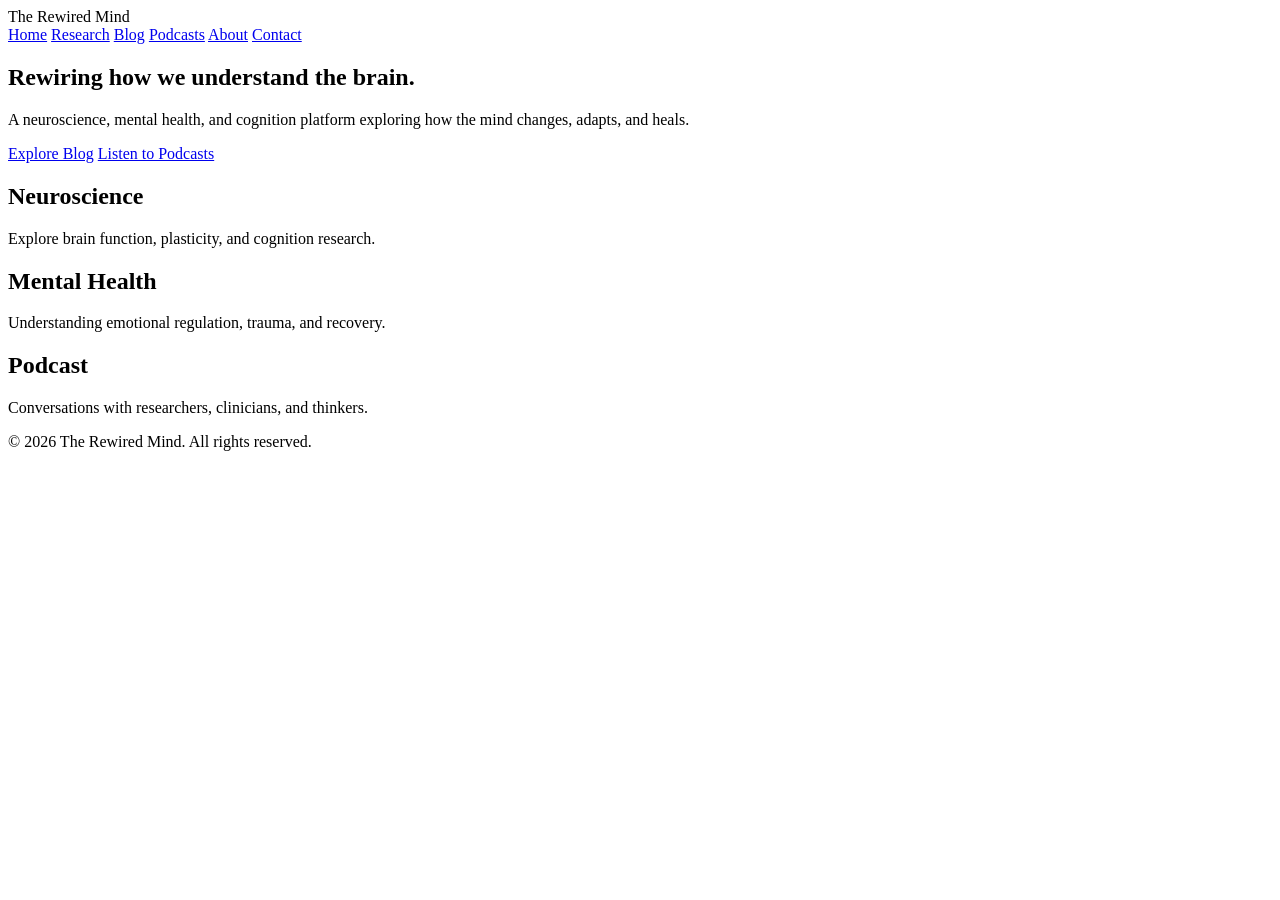
==== index.html @ 37c283a5 "Add files via upload" ====
<!DOCTYPE html>
<html lang="en">
<head>
    <meta charset="UTF-8">
    <meta name="viewport" content="width=device-width, initial-scale=1.0">
    <title>The Rewired Mind</title>

    <link rel="stylesheet" href="css/style.css">

    <link href="https://fonts.googleapis.com/css2?family=Inter:wght@300;400;600;700&family=Playfair+Display:wght@500;600;700&display=swap" rel="stylesheet">
</head>

<body>

    <!-- NAVIGATION -->
    <header class="navbar">
        <div class="logo">The Rewired Mind</div>

        <nav>
            <a href="index.html">Home</a>
            <a href="research.html">Research</a>
            <a href="blog.html">Blog</a>
            <a href="podcasts.html">Podcasts</a>
            <a href="about.html">About</a>
            <a href="contact.html">Contact</a>
        </nav>
    </header>

    <!-- HERO SECTION -->
    <section class="hero">
        <h1>Rewiring how we understand the brain.</h1>
        <p>A neuroscience, mental health, and cognition platform exploring how the mind changes, adapts, and heals.</p>

        <div class="hero-buttons">
            <a href="blog.html" class="btn primary">Explore Blog</a>
            <a href="podcasts.html" class="btn secondary">Listen to Podcasts</a>
        </div>
    </section>

    <!-- FEATURE SECTION -->
    <section class="features">
        <div class="card">
            <h2>Neuroscience</h2>
            <p>Explore brain function, plasticity, and cognition research.</p>
        </div>

        <div class="card">
            <h2>Mental Health</h2>
            <p>Understanding emotional regulation, trauma, and recovery.</p>
        </div>

        <div class="card">
            <h2>Podcast</h2>
            <p>Conversations with researchers, clinicians, and thinkers.</p>
        </div>
    </section>

    <!-- FOOTER -->
    <footer>
        <p>© 2026 The Rewired Mind. All rights reserved.</p>
    </footer>

    <script src="js/app.js"></script>

</body>
</html>
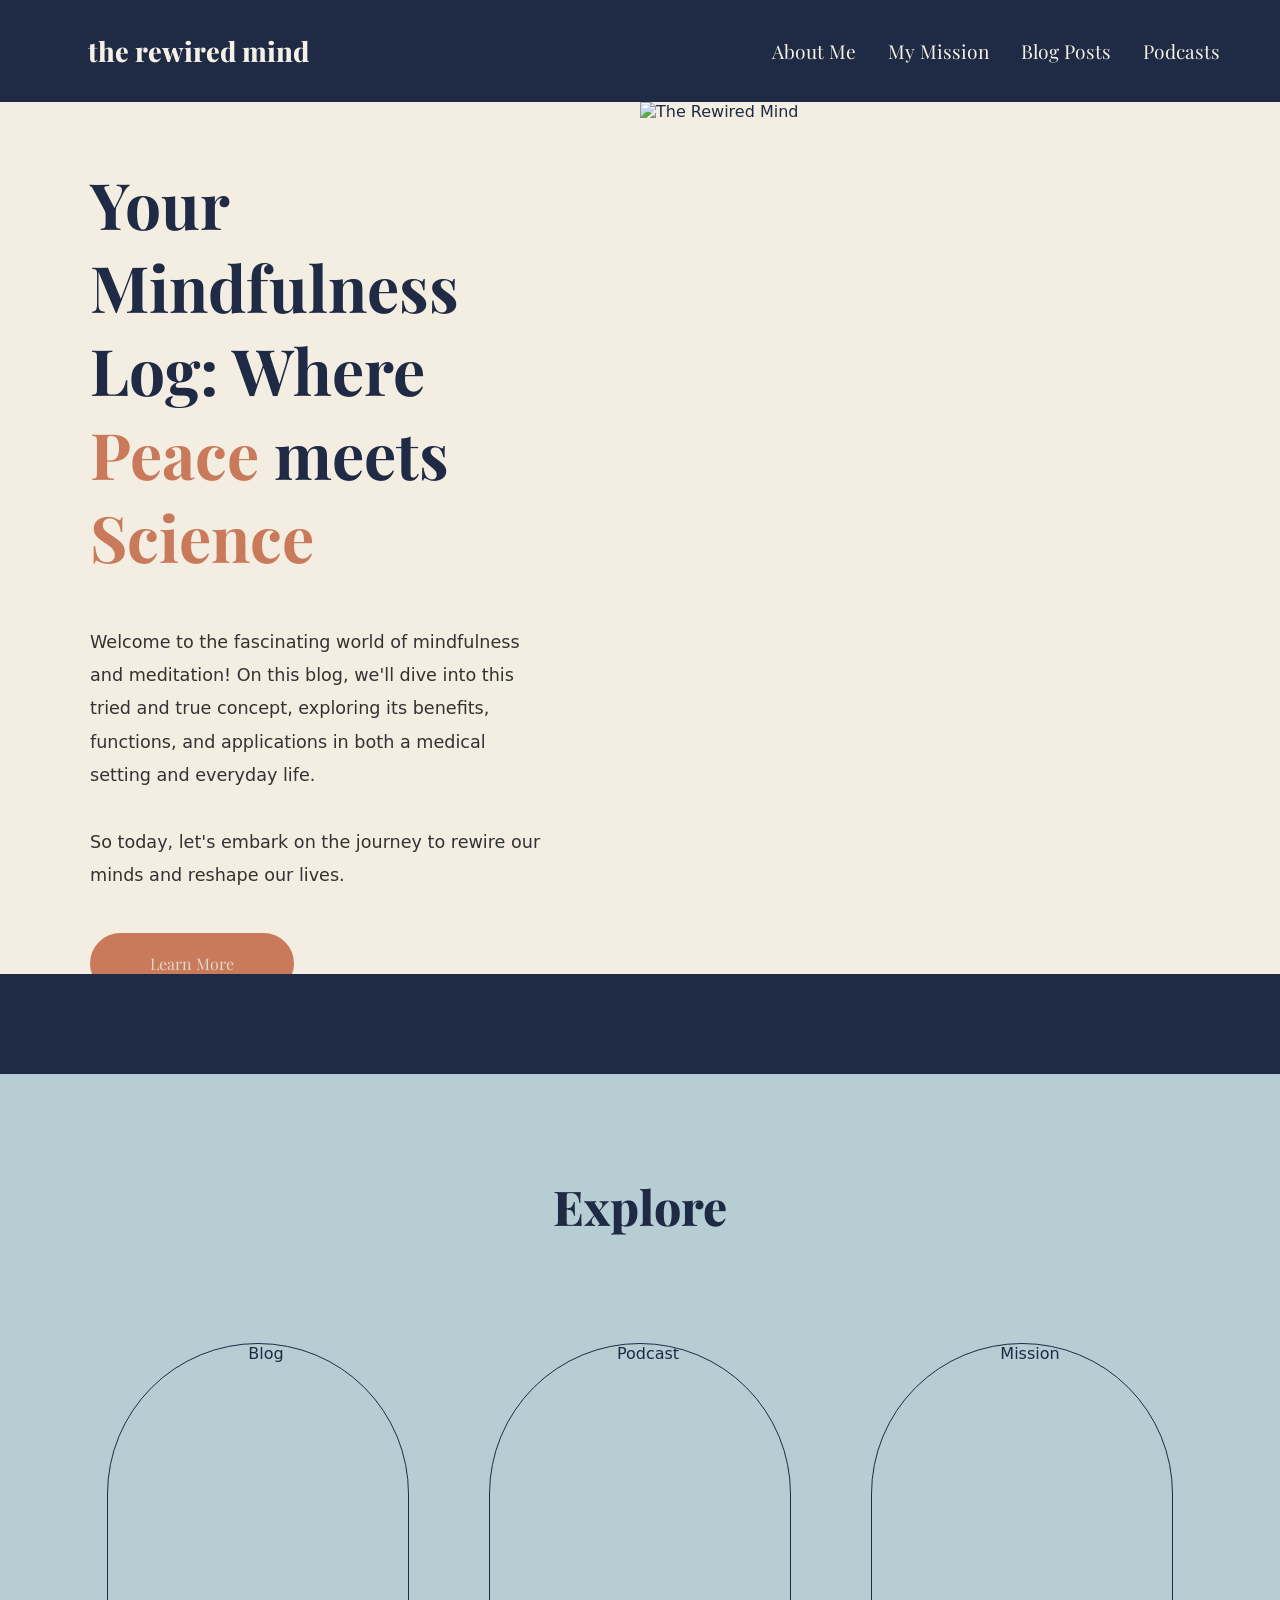
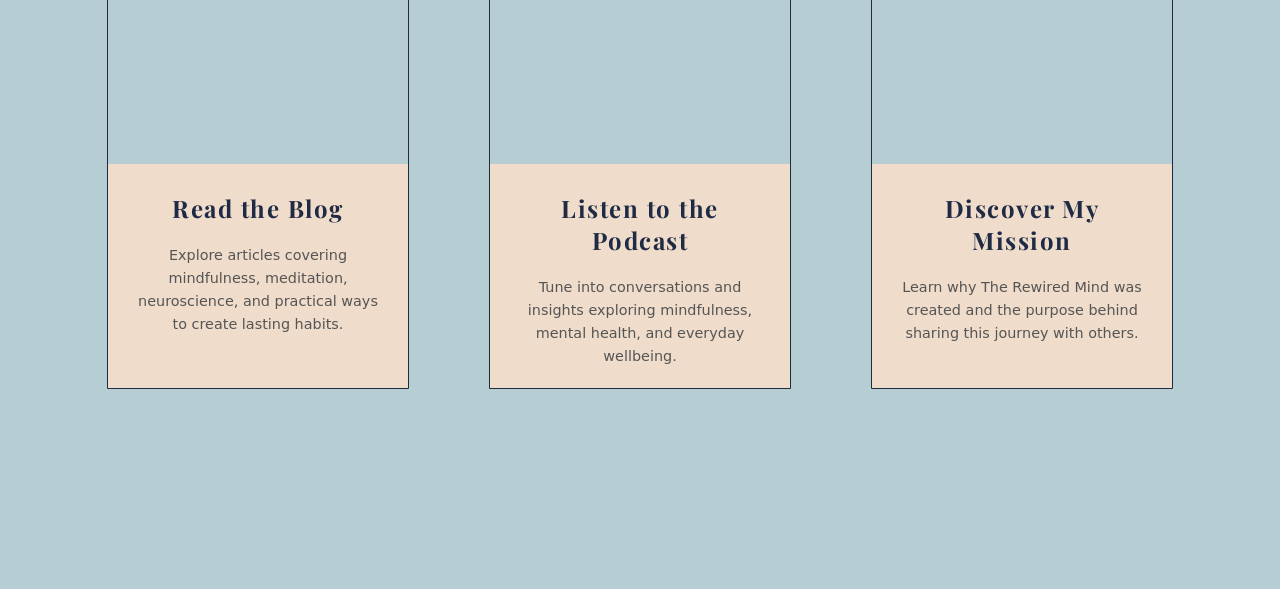
==== commit 11dd5034: "Rename therewiredmind.html to index.html" ====
--- a/index.html
+++ b/index.html
@@ -1,66 +1,164 @@
 <!DOCTYPE html>
 <html lang="en">
 <head>
+    <link href="https://fonts.googleapis.com/css2?family=Playfair+Display:wght@400;600&display=swap" rel="stylesheet">
     <meta charset="UTF-8">
     <meta name="viewport" content="width=device-width, initial-scale=1.0">
-    <title>The Rewired Mind</title>
 
-    <link rel="stylesheet" href="css/style.css">
-
-    <link href="https://fonts.googleapis.com/css2?family=Inter:wght@300;400;600;700&family=Playfair+Display:wght@500;600;700&display=swap" rel="stylesheet">
+    <link rel="stylesheet" href="style.css">
 </head>
 
 <body>
 
-    <!-- NAVIGATION -->
-    <header class="navbar">
-        <div class="logo">The Rewired Mind</div>
+   <!-- Navigation -->
 
-        <nav>
-            <a href="index.html">Home</a>
-            <a href="research.html">Research</a>
-            <a href="blog.html">Blog</a>
-            <a href="podcasts.html">Podcasts</a>
-            <a href="about.html">About</a>
-            <a href="contact.html">Contact</a>
-        </nav>
-    </header>
+   <nav class="nav">
 
-    <!-- HERO SECTION -->
-    <section class="hero">
-        <h1>Rewiring how we understand the brain.</h1>
-        <p>A neuroscience, mental health, and cognition platform exploring how the mind changes, adapts, and heals.</p>
+       <a href="therewiredmind.html" class="logo">the rewired mind</a>
 
-        <div class="hero-buttons">
-            <a href="blog.html" class="btn primary">Explore Blog</a>
-            <a href="podcasts.html" class="btn secondary">Listen to Podcasts</a>
-        </div>
-    </section>
+       <div class="links">
+           <a href="therewiredmind-about.html" class = >About Me</a>
+           <a href="therewiredmind-mission.html">My Mission</a>
+           <a href="therewiredmind-blog.html">Blog Posts</a>
+           <a href="therewiredmind-podcasts.html">Podcasts</a>
+       </div>
 
-    <!-- FEATURE SECTION -->
-    <section class="features">
-        <div class="card">
-            <h2>Neuroscience</h2>
-            <p>Explore brain function, plasticity, and cognition research.</p>
+   </nav>
+
+<!-- Hero -->
+
+<section class="hero">
+
+    <div class="hero-text">
+
+        <h1>
+            Your Mindfulness Log: Where
+            <span class="highlight-orange">Peace</span>
+            meets
+            <span class="highlight-orange">Science</span>
+        </h1>
+
+        <p class="blurb">
+
+            Welcome to the fascinating world of mindfulness and meditation!
+            On this blog, we'll dive into this tried and true concept,
+            exploring its benefits, functions, and applications in both a
+            medical setting and everyday life.
+
+            <br><br>
+
+            So today, let's embark on the journey to rewire our minds
+            and reshape our lives.
+
+        </p>
+
+        <a href="about.html" class="button">
+            Learn More
+        </a>
+
+    </div>
+
+
+    <div class="hero-image">
+
+        <img src="images/brainbooks.png" alt="The Rewired Mind">
+
+    </div>
+
+</section>
+
+<!-- Explore Section -->
+
+<section class="explore">
+
+    <div class="explore-header">
+
+        <div class="explore-line"></div>
+
+        <h2>Explore</h2>
+
+    </div>
+
+    <div class="explore-cards">
+
+        <!-- Card 1 -->
+
+        <div class="explore-card">
+
+            <div class="image-arch">
+                <img src="readtheblog.png" alt="Blog">
+            </div>
+
+            <div class="card-content">
+
+                <h3><a href="blog.html">Read the Blog</a></h3>
+
+                <p>
+                    Explore articles covering mindfulness,
+                    meditation, neuroscience, and practical
+                    ways to create lasting habits.
+                </p>
+
+            
+
+            </div>
+
         </div>
 
-        <div class="card">
-            <h2>Mental Health</h2>
-            <p>Understanding emotional regulation, trauma, and recovery.</p>
+
+        <!-- Card 2 -->
+
+        <div class="explore-card">
+
+            <div class="image-arch">
+                <img src="listentothepodcast.png" alt="Podcast">
+            </div>
+
+            <div class="card-content">
+
+               <h3><a href="podcasts.html">Listen to the Podcast</a></h3>
+
+                <p>
+                    Tune into conversations and insights
+                    exploring mindfulness, mental health,
+                    and everyday wellbeing.
+                </p>
+
+            </div>
+
         </div>
 
-        <div class="card">
-            <h2>Podcast</h2>
-            <p>Conversations with researchers, clinicians, and thinkers.</p>
+
+        <!-- Card 3 -->
+
+        <div class="explore-card">
+
+            <div class="image-arch">
+                <img src="mission.png" alt="Mission">
+            </div>
+
+            <div class="card-content">
+
+                <h3><a href="mission.html">Discover My Mission</a></h3>
+
+                <p>
+                    Learn why The Rewired Mind was created
+                    and the purpose behind sharing this
+                    journey with others.
+                </p>
+
+            </div>
+
         </div>
-    </section>
 
-    <!-- FOOTER -->
-    <footer>
-        <p>© 2026 The Rewired Mind. All rights reserved.</p>
-    </footer>
+    </div>
 
-    <script src="js/app.js"></script>
+</section>
+
+
+
 
 </body>
-</html>+
+</html>
+
--- a/style.css
+++ b/style.css
@@ -0,0 +1,1768 @@
+
+@import url('https://fonts.googleapis.com/css2?family=Playfair+Display:wght@300;400;500;700&display=swap');
+
+body {
+
+   margin:0;
+
+   font-family:system-ui,-apple-system,sans-serif;
+
+   background:#e2d8c7;
+
+   color:#e2d8c7;
+
+   overflow-x: hidden;
+
+
+}
+
+
+/* NAVIGATION */
+
+.nav{
+
+   display:flex;
+
+   justify-content:space-between;
+
+   align-items:center;
+   font-family: 'Playfair Display', serif;
+
+   padding:33px 60px;
+
+   background:#1F2A44;
+
+}
+
+.nav .logo {
+    color: #e2d8c7;
+    font-family: 'Playfair Display', serif;
+    font-size: 1.9rem;
+    font-weight: 800;
+    text-decoration: none;
+
+    position: relative;
+    z-index: 10;
+}
+
+.links a {
+    color: #f3ede2;
+    text-decoration: none;
+    margin-left: 28px;
+    font-size: 1.2rem;
+    position: relative;
+    transition: color .3s ease;
+}
+
+.links a::after {
+    content: "";
+    position: absolute;
+    left: 0;
+    bottom: -6px;
+    width: 0%;
+    height: 2px;
+    background: #C97A5A;
+    transition: width .3s ease;
+}
+
+.links a:hover::after {
+    width: 100%;
+}
+
+
+
+/* HERO */
+
+.hero{
+
+    display:flex;
+    height: calc(108vh - 100px);
+
+}
+
+
+/* LEFT SIDE */
+
+.hero-text{
+
+    width:50%;
+
+    display:flex;
+
+    flex-direction:column;
+
+    justify-content:flex-start;
+
+    padding-left:90px;
+
+    padding-right:90px;
+
+    padding-top: 40px;
+
+    box-sizing:border-box;
+
+
+}
+
+
+/* TITLE */
+
+.hero h1{
+
+    font-family:'Playfair Display',serif;
+
+    font-size: 4rem;
+
+    font-weight:700;
+
+    line-height:1.3;
+
+    color:#1F2A44;
+
+    margin-bottom: 30px;
+    margin-top: 20px;
+
+}
+
+
+/* ORANGE WORDS */
+
+.highlight-orange{
+
+    color:#C97A5A;
+
+}
+
+
+/* PARAGRAPH */
+
+.blurb{
+
+    font-size:1.1rem;
+
+    line-height:1.9;
+
+    color:#333333;
+
+    margin-bottom:40px;
+
+}
+
+
+/* BUTTON */
+
+.button{
+
+    display:inline-block;
+
+    width:fit-content;
+
+    background:#C97A5A;
+
+    color: #e2d8c7;
+
+    text-decoration:none;
+
+    padding:20px 60px;
+
+    border-radius:999px;
+
+    transition:.25s;
+
+    font-family:'Playfair Display',serif;
+
+}
+
+
+.button:hover{
+
+    background:#8FAF9F;
+
+    transform:translateY(-2px);
+
+}
+
+
+/* RIGHT SIDE */
+
+.hero-image{
+
+    width:50%;
+
+    height:100%;
+
+    overflow:hidden;
+
+}
+
+
+.hero-image img{
+
+    width:100%;
+
+    height:100%;
+
+    object-fit:cover;
+
+}
+
+/* ORANGE WORDS */
+
+.highlight-orange{
+
+   color:#C97A5A;
+
+}
+
+
+
+@media (max-width: 1200px) {
+
+    .hero h1{
+        font-size: 3.2rem;
+    }
+
+    .blurb{
+        font-size: 1rem;
+        line-height: 1.7;
+    }
+
+    .hero-text{
+        padding-left: 60px;
+        padding-right: 60px;
+    }
+
+}
+
+
+
+
+
+
+
+
+
+
+
+
+
+
+
+
+
+
+/* ========================================= */
+/* EXPLORE SECTION */
+/* ========================================= */
+
+.explore{
+
+    background: #b7cdd4;
+
+
+    padding: 0px 90px 200px;
+
+    text-align:center;
+
+}
+
+
+.explore-header{
+
+    display:flex;
+
+    flex-direction:column;
+
+    align-items:center;
+
+    margin-bottom:105px;
+
+}
+
+
+/* Navy line */
+
+.explore-line{
+
+    width:30000px;
+
+    height:100px;
+
+    background:#1F2A44;
+  
+    margin-bottom:100px;
+
+}
+
+
+.explore-header h2{
+
+    font-family:'Playfair Display',serif;
+
+    font-size:3rem;
+
+    color:#1F2A44;
+
+    font-weight:800;
+    margin-bottom: 100px;
+
+    margin:0;
+
+}
+
+
+/* Cards */
+
+.explore-cards{
+
+    display:flex;
+
+    justify-content:center;
+
+    gap:100px;
+    flex-wrap:wrap;
+    gap: 5rem;
+    align-items: stretch;
+
+}
+
+
+/* Individual Card */
+
+.explore-card{
+
+    width:300px;
+    border: 1.75px solid #1F2A44;
+    border-radius:220px 220px 0 0;
+
+    overflow:hidden;
+
+}
+
+
+
+/* Arch Shape */
+
+ .image-arch {
+    height: 420px;           /* Choose the height you want */
+    overflow: hidden;
+    border-radius: 220px 220px 0 0;
+}
+
+.image-arch img {
+    width: 100%;
+    height: 100%;
+    object-fit: cover;
+    display: block;
+}
+
+
+/* Bottom Box */
+
+.card-content{
+
+    background:#EFDCCA;
+
+    padding:28px 25px 1px;
+
+    height: 195px;
+
+}
+
+
+.card-content h3{
+
+    font-family:'Playfair Display',serif;
+
+    color:#1F2A44;
+
+    font-size: 1.5rem;
+
+    margin:0 0 20px;
+
+}
+
+
+.card-content p{
+
+    color:#555;
+
+    line-height:1.6;
+
+    font-size:0.90rem;
+
+    margin-bottom:28px;
+
+}
+
+
+.card-content a{
+
+    text-decoration:none;
+
+    color:#1F2A44;
+
+    font-size: 1.5rem;
+
+    letter-spacing:1.5px;
+
+    font-weight:700;
+
+    transition:.3s;
+
+}
+
+
+.card-content a:hover{
+
+    color:#C97A5A;
+
+}
+
+@media (max-width: 1000px) {
+
+    .card{
+        flex-direction: column;
+        height: auto;
+    }
+
+    .card-text{
+        width: 100%;
+        padding: 60px;
+    }
+
+    .card-image{
+        width: 100%;
+        height: 350px;
+    }
+
+}
+
+/* =========================================================
+   PODCAST PAGE
+========================================================= */
+
+.podcast-hero {
+    min-height: 45vh;
+    display: flex;
+    align-items: center;
+    justify-content: center;
+    text-align: center;
+    padding: 100px 8% 80px;
+    background: #C9DDE5;
+}
+
+.podcast-hero-text {
+    max-width: 800px;
+}
+
+.podcast-hero .small-label {
+    font-size: 0.8rem;
+    letter-spacing: 4px;
+    font-weight: 600;
+    color: #1F2A44;
+    margin-bottom: 20px;
+}
+
+.podcast-hero h1 {
+    font-family: "Playfair Display", serif;
+    font-size: clamp(4rem, 8vw, 7rem);
+    font-weight: 500;
+    color: #1F2A44;
+    margin: 0;
+    line-height: 1;
+}
+
+.podcast-intro {
+    max-width: 600px;
+    margin: 30px auto 0;
+    font-size: 1.15rem;
+    line-height: 1.8;
+    color: #333333;
+}
+
+
+/* =========================================================
+   FEATURED EPISODE
+========================================================= */
+
+.featured-podcast {
+    background: #F3EDE2;
+    padding: 100px 8%;
+    display: grid;
+    grid-template-columns: 1.5fr 1fr;
+    gap: 70px;
+    align-items: center;
+}
+
+.featured-video {
+    width: 100%;
+    overflow: hidden;
+}
+
+.featured-video video {
+    display: block;
+    width: 100%;
+    height: auto;
+    background: #1F2A44;
+}
+
+.featured-info {
+    max-width: 500px;
+}
+
+.episode-label {
+    color: #C97A5A;
+    font-size: 0.75rem;
+    letter-spacing: 3px;
+    font-weight: 700;
+    margin-bottom: 20px;
+}
+
+.featured-info h2 {
+    font-family: "Playfair Display", serif;
+    font-size: clamp(2.3rem, 4vw, 4rem);
+    font-weight: 500;
+    line-height: 1.1;
+    color: #1F2A44;
+    margin: 0 0 15px;
+}
+
+.featured-info h3 {
+    font-family: "Playfair Display", serif;
+    font-size: 1.3rem;
+    font-weight: 400;
+    color: #C97A5A;
+    margin-bottom: 30px;
+}
+
+.featured-info p {
+    color: #333333;
+    font-size: 1rem;
+    line-height: 1.8;
+}
+
+.episode-description {
+    margin-top: 18px;
+}
+
+
+/* =========================================================
+   EPISODE ARCHIVE
+========================================================= */
+
+.episodes-section {
+    background: #C9DDE5;
+    padding: 100px 8%;
+}
+
+.episodes-heading {
+    margin-bottom: 55px;
+}
+
+.episodes-heading .small-label {
+    font-size: 0.75rem;
+    letter-spacing: 3px;
+    font-weight: 700;
+    color: #C97A5A;
+    margin-bottom: 12px;
+}
+
+.episodes-heading h2 {
+    font-family: "Playfair Display", serif;
+    font-size: clamp(2.5rem, 5vw, 4.5rem);
+    font-weight: 500;
+    color: #1F2A44;
+    margin: 0;
+}
+
+
+/* =========================================================
+   EPISODE GRID
+========================================================= */
+
+.episodes-grid {
+    display: grid;
+    grid-template-columns: repeat(2, minmax(0, 1fr));
+    gap: 60px 40px;
+}
+
+.podcast-card {
+    background: #F3EDE2;
+    overflow: hidden;
+    transition: transform 0.35s ease, box-shadow 0.35s ease;
+}
+
+.podcast-card:hover {
+    transform: translateY(-8px);
+    box-shadow: 0 18px 40px rgba(31, 42, 68, 0.12);
+}
+
+
+/* =========================================================
+   VIDEO
+========================================================= */
+
+.podcast-video {
+    width: 100%;
+    background: #1F2A44;
+}
+
+.podcast-video video {
+    display: block;
+    width: 100%;
+    height: auto;
+}
+
+
+/* =========================================================
+   EPISODE INFORMATION
+========================================================= */
+
+.podcast-details {
+    padding: 30px 32px 35px;
+}
+
+.episode-number {
+    font-size: 0.7rem;
+    letter-spacing: 3px;
+    font-weight: 700;
+    color: #C97A5A;
+    margin-bottom: 12px;
+}
+
+.podcast-details h3 {
+    font-family: "Playfair Display", serif;
+    font-size: 2rem;
+    font-weight: 500;
+    line-height: 1.2;
+    color: #1F2A44;
+    margin: 0 0 8px;
+}
+
+.guest-name {
+    font-family: "Playfair Display", serif;
+    color: #C97A5A;
+    font-size: 1rem;
+    margin-bottom: 18px;
+}
+
+.episode-summary {
+    color: #444444;
+    line-height: 1.7;
+    font-size: 0.95rem;
+}
+
+
+/* =========================================================
+   FOOTER
+========================================================= */
+
+.site-footer {
+    background: #1F2A44;
+    color: #F3EDE2;
+    text-align: center;
+    padding: 35px 20px;
+}
+
+.site-footer p {
+    margin: 0;
+    font-size: 0.85rem;
+    letter-spacing: 1px;
+}
+
+
+/* =========================================================
+   RESPONSIVE
+========================================================= */
+
+@media (max-width: 900px) {
+
+    .featured-podcast {
+        grid-template-columns: 1fr;
+        gap: 45px;
+    }
+
+    .featured-info {
+        max-width: 700px;
+    }
+
+    .episodes-grid {
+        grid-template-columns: 1fr;
+    }
+
+}
+
+
+@media (max-width: 600px) {
+
+    .podcast-hero {
+        min-height: 40vh;
+        padding: 80px 7%;
+    }
+
+    .featured-podcast,
+    .episodes-section {
+        padding: 70px 7%;
+    }
+
+    .podcast-details {
+        padding: 25px;
+    }
+
+}
+
+
+
+
+
+
+
+
+
+
+
+
+
+
+
+
+
+
+/* ABOUT ME */
+
+body {
+
+   margin:0;
+
+   font-family:system-ui,-apple-system,sans-serif;
+
+   background:#f3ede2;
+
+   color:#1F2A44;
+
+   overflow-x: hidden;
+
+
+
+}
+
+
+/* NAVIGATION */
+
+.nav{
+
+   display:flex;
+
+   justify-content:space-between;
+
+   align-items:center;
+   font-family: 'Playfair Display', serif;
+
+   padding:33px 60px;
+
+   background:#1F2A44;
+
+   position: relative;
+   z-index: 20;
+
+}
+
+.nav .logo {
+    color: #F6F1E6;
+    font-family: 'Playfair Display', serif;
+    font-size: 1.7rem;
+    font-weight: 800;
+    text-decoration: none;
+
+    position: relative;
+    z-index: 10;
+}
+
+.nav .logo::after {
+    display: none;
+}
+
+.nav a {
+    color: #F6F1E6;
+    text-decoration: none;
+    margin-left: 28px;
+    font-size: 1.2rem;
+    position: relative;
+    transition: color .3s ease;
+}
+
+.nav a::after {
+    content: "";
+    position: absolute;
+    left: 0;
+    bottom: -6px;
+    width: 0%;
+    height: 2px;
+    background: #C97A5A;
+    transition: width .3s ease;
+}
+
+.nav a:hover::after {
+    width: 100%;
+}
+
+.author-hero {
+    position: relative;
+    height: 200px;
+    width: 100%;
+    overflow: hidden;
+}
+
+
+.image-track {
+    position: absolute;
+    top: 20;
+    left: 0;
+    height: 280px;
+}
+
+
+.image-wrapper {
+    display: flex;
+    gap: 0;
+    height: 280px;
+    animation: slideImages 35s linear infinite;
+}
+
+
+.image-wrapper img {
+    height: 280px;
+    width: 280px;
+    object-fit: cover;
+    border-radius: 0;
+    flex-shrink: 0;
+}
+
+/* endless horizontal movement */
+
+@keyframes slideImages {
+
+    from {
+        transform: translateX(0);
+    }
+
+    to {
+        transform: translateX(-50%);
+    }
+
+}
+
+
+/* title above images */
+
+.author-overlay {
+    position: absolute;
+    inset: 0;
+
+    display: flex;
+    justify-content: center;
+    align-items: flex-end;
+    padding-bottom: 400px;
+
+    z-index: 5;
+}
+
+
+.author-overlay h1 {
+    font-family: "Playfair Display", serif;
+    font-size: 80px;
+    color: #F3EDE2;
+
+    text-shadow: 
+        0px 3px 15px rgba(0,0,0,0.35);
+}
+
+/* AUTHOR INTRO */
+
+.author-intro {
+    margin-top: 15px;
+    display: flex;
+    flex-direction: column;
+    align-items: center;
+
+    text-align: left;
+
+    padding: 300px 20%;
+}
+
+
+.author-intro p {
+
+    font-family:system-ui,-apple-system,sans-serif;
+
+    font-size: 1.2rem;
+
+    line-height: 1.5;
+
+    color: #1F2A44;
+
+    max-width: 850px;
+
+    margin-top: 40px;
+
+    margin-bottom: 20px;
+
+}
+
+
+/* BUTTON */
+
+.mission-button {
+
+    margin-top: 30px;
+    display: inline-block;
+
+    background: #8FAF9F;
+
+    color: #F6F1E6;
+
+    text-decoration: none;
+
+    font-family: "Playfair Display", serif;
+
+    font-size: 1.4rem;
+
+    font-weight: 450;
+
+    padding: 15px 45px;
+
+    border-radius: 50px;
+
+    transition: all .3s ease;
+
+}
+
+
+.mission-button:hover {
+
+    transform: translateY(-3px);
+
+    background: #8FAF9F;
+
+}
+
+
+
+
+
+
+
+/* =========================
+   MISSION
+========================= */
+
+.mission{
+
+   margin:0;
+
+   font-family:system-ui,-apple-system,sans-serif;
+
+   background:#f3ede2;
+
+   color:#f3ede2;
+
+   overflow-x: hidden;
+
+  display:flex;
+
+
+   min-height:calc(100vh - 100px);
+
+}
+
+
+/* LEFT SIDE */
+
+.mission-text{
+
+    width:50%;
+
+    display:flex;
+
+    flex-direction:column;
+
+    justify-content:flex-start;
+
+    padding-left: 95px;
+
+    padding-right:90px;
+
+    padding-top: 60px;
+
+    box-sizing:border-box;
+
+
+}
+
+
+/* TITLE */
+
+.mission h1{
+
+    font-family:'Playfair Display',serif;
+
+    font-size: 5.3rem;
+
+    font-weight:700;
+
+    line-height:1.3;
+
+    color:#1F2A44;
+
+    margin-bottom: 40px;
+
+}
+
+
+/* PARAGRAPHS */
+
+.mission-text p{
+
+    font-family:system-ui,-apple-system,sans-serif;
+
+    font-size:1.3rem;
+
+    line-height:1.6;
+
+    color:#333333;
+
+    margin-bottom:25px;
+
+    max-width: 650px;
+
+}
+
+
+/* RIGHT SIDE */
+
+.mission-image{
+
+    width:50%;
+
+    height:100%;
+
+    overflow:hidden;
+
+    margin-bottom: 115px;
+
+}
+
+
+.mission-image img{
+
+    width:100%;
+
+    height:100%;
+
+    object-fit:cover;
+
+    display:block;
+
+}
+
+@media (max-width: 1200px) {
+
+    .mission h1{
+        font-size: 3.2rem;
+    }
+
+    .mission p{
+        font-size: 1rem;
+        line-height: 1.7;
+    }
+
+    .mission-text{
+        padding-left: 60px;
+        padding-right: 60px;
+    }
+
+}
+
+
+
+
+/* =========================
+   BLOG
+========================= */
+
+.blog-section{
+
+    padding: 70px 90px 200px;
+
+    background:#F3EDE2;
+
+}
+
+
+.blog-header{
+
+    display:flex;
+
+    justify-content:space-between;
+
+    align-items:center;
+
+    margin-bottom:40px;
+
+}
+
+
+.blog-header h2{
+
+    font-family:'Playfair Display', serif;
+
+    font-size:3.5rem;
+
+    color:#1F2A44;
+
+}
+
+
+.scroll-buttons{
+
+    display:flex;
+
+    gap:15px;
+
+}
+
+
+.scroll-buttons button{
+
+    background:none;
+
+    border:none;
+
+    font-size:2rem;
+
+    cursor:pointer;
+
+    color:#777;
+
+    transition:.3s;
+
+}
+
+
+.scroll-buttons button:hover{
+
+    color:#1F2A44;
+
+}
+
+
+/* Horizontal Scroll */
+
+.blog-slider{
+
+    display:flex;
+
+    gap:30px;
+
+    overflow-x:auto;
+
+    scroll-behavior:smooth;
+
+    scrollbar-width:none;
+
+}
+
+
+.blog-slider::-webkit-scrollbar{
+
+    display:none;
+
+}
+
+
+/* Cards */
+
+.blog-card{
+
+    flex:0 0 370px;
+
+}
+
+
+.blog-card img{
+
+    width:100%;
+
+    height:460px;
+
+    object-fit:cover;
+
+}
+
+
+.blog-card h3{
+
+    margin-top:18px;
+
+    font-family:'Playfair Display', serif;
+
+    color:#1F2A44;
+
+    font-size:1.5rem;
+
+}
+
+
+.blog-card p{
+
+    color:#666;
+
+}
+
+.read-more {
+
+    display:inline-block;
+
+    margin-top:5px;
+
+    color:#666;
+
+    text-decoration:none;
+
+    font-family:'Playfair Display', serif;
+
+    font-size:1rem;
+
+    font-weight:600;
+
+    transition:.25s;
+
+}
+
+.read-more:hover {
+
+    color:#C97A5A;
+
+}
+
+
+/* =========================================================
+   PODCAST PAGE
+========================================================= */
+
+.podcast-hero {
+    min-height: 45vh;
+    display: flex;
+    align-items: center;
+    justify-content: center;
+    text-align: center;
+    padding: 110px 8% 30px;
+    background: #C9DDE5;
+}
+
+.podcast-hero-text {
+    max-width: 800px;
+}
+
+.podcast-hero .small-label {
+    margin-top: 40px;
+    font-size: 0.8rem;
+    letter-spacing: 4px;
+    font-weight: 600;
+    color: #1F2A44;
+    margin-bottom: 20px;
+}
+
+.podcast-hero h1 {
+    font-family: "Playfair Display", serif;
+    font-size: clamp(4rem, 8vw, 7rem);
+    font-weight: 500;
+    color: #1F2A44;
+    margin: 0;
+    line-height: 1;
+}
+
+.podcast-intro {
+    max-width: 600px;
+    margin: 30px auto 0;
+    font-size: 1.15rem;
+    line-height: 1.8;
+    color: #333333;
+    margin-bottom: 0px;
+}
+
+
+/* =========================================================
+   FEATURED EPISODE
+========================================================= */
+
+.featured-podcast {
+    background: #F3EDE2;
+    padding: 100px 8%;
+    display: grid;
+    grid-template-columns: 1.5fr 1fr;
+    gap: 70px;
+    align-items: center;
+}
+
+.featured-video {
+    width: 100%;
+    aspect-ratio: 16 / 9;
+    overflow: hidden;
+    background: #1F2A44;
+}
+
+.featured-video iframe {
+    width: 100%;
+    height: 100%;
+    border: none;
+    display: block;
+}
+
+.featured-info {
+    max-width: 500px;
+}
+
+.episode-label {
+    color: #C97A5A;
+    font-size: 0.75rem;
+    letter-spacing: 3px;
+    font-weight: 700;
+    margin-bottom: 20px;
+}
+
+.featured-info h2 {
+    font-family: "Playfair Display", serif;
+    font-size: clamp(2.3rem, 4vw, 4rem);
+    font-weight: 500;
+    line-height: 1.1;
+    color: #1F2A44;
+    margin: 0 0 15px;
+}
+
+.featured-info h3 {
+    font-family: "Playfair Display", serif;
+    font-size: 1.3rem;
+    font-weight: 400;
+    color: #C97A5A;
+    margin-bottom: 30px;
+}
+
+.featured-info p {
+    color: #333333;
+    font-size: 1rem;
+    line-height: 1.8;
+}
+
+.episode-description {
+    margin-top: 18px;
+}
+
+
+/* =========================================================
+   EPISODE ARCHIVE
+========================================================= */
+
+.episodes-section {
+    background: #C9DDE5;
+    padding: 100px 8%;
+}
+
+.episodes-heading {
+    margin-bottom: 55px;
+}
+
+.episodes-heading .small-label {
+    font-size: 0.75rem;
+    letter-spacing: 3px;
+    font-weight: 700;
+    color: #C97A5A;
+    margin-bottom: 12px;
+}
+
+.episodes-heading h2 {
+    font-family: "Playfair Display", serif;
+    font-size: clamp(2.5rem, 5vw, 4.5rem);
+    font-weight: 500;
+    color: #1F2A44;
+    margin: 0;
+}
+
+
+/* =========================================================
+   EPISODE GRID
+========================================================= */
+
+.episodes-grid {
+    display: grid;
+    grid-template-columns: repeat(2, minmax(0, 1fr));
+    gap: 60px 40px;
+}
+
+.podcast-card {
+    background: #F3EDE2;
+    overflow: hidden;
+    transition: transform 0.35s ease, box-shadow 0.35s ease;
+}
+
+.podcast-card:hover {
+    transform: translateY(-8px);
+    box-shadow: 0 18px 40px rgba(31, 42, 68, 0.12);
+}
+
+
+/* =========================================================
+   PODCAST VIDEO
+   Used for Google Drive embedded videos
+========================================================= */
+
+.podcast-video {
+    width: 100%;
+    aspect-ratio: 16 / 9;
+    background: #1F2A44;
+    overflow: hidden;
+}
+
+.podcast-video iframe {
+    width: 100%;
+    height: 100%;
+    border: none;
+    display: block;
+}
+
+
+/* =========================================================
+   EPISODE INFORMATION
+========================================================= */
+
+.podcast-details {
+    padding: 30px 32px 35px;
+}
+
+.episode-number {
+    font-size: 0.7rem;
+    letter-spacing: 3px;
+    font-weight: 700;
+    color: #C97A5A;
+    margin-bottom: 12px;
+}
+
+.podcast-details h3 {
+    font-family: "Playfair Display", serif;
+    font-size: 2rem;
+    font-weight: 500;
+    line-height: 1.2;
+    color: #1F2A44;
+    margin: 0 0 8px;
+}
+
+.guest-name {
+    font-family: "Playfair Display", serif;
+    color: #C97A5A;
+    font-size: 1rem;
+    margin-bottom: 18px;
+}
+
+.episode-summary {
+    color: #444444;
+    line-height: 1.7;
+    font-size: 0.95rem;
+}
+
+
+/* =========================================================
+   FOOTER
+========================================================= */
+
+.site-footer {
+    background: #1F2A44;
+    color: #F3EDE2;
+    text-align: center;
+    padding: 35px 20px;
+}
+
+.site-footer p {
+    margin: 0;
+    font-size: 0.85rem;
+    letter-spacing: 1px;
+}
+
+
+/* =========================================================
+   RESPONSIVE DESIGN
+========================================================= */
+
+@media (max-width: 900px) {
+
+    .featured-podcast {
+        grid-template-columns: 1fr;
+        gap: 45px;
+    }
+
+    .featured-info {
+        max-width: 700px;
+    }
+
+    .episodes-grid {
+        grid-template-columns: 1fr;
+    }
+
+}
+
+
+@media (max-width: 600px) {
+
+    .podcast-hero {
+        min-height: 40vh;
+        padding: 80px 7%;
+    }
+
+    .podcast-hero h1 {
+        font-size: 4rem;
+    }
+
+    .featured-podcast,
+    .episodes-section {
+        padding: 70px 7%;
+    }
+
+    .podcast-details {
+        padding: 25px;
+    }
+
+    .podcast-details h3 {
+        font-size: 1.7rem;
+    }
+
+}
+
+
+
+/* =========================================================
+   BLOG POST 1
+   WHAT IS MINDFULNESS?
+========================================================= */
+
+.article-page {
+    background: #C9DDE5;
+    color: #1F2A44;
+    margin: 0;
+    padding: 0;
+}
+
+
+/* =========================================================
+   ARTICLE CONTAINER
+========================================================= */
+
+.article-container {
+    width: 100%;
+    max-width: 1150px;
+    margin: 0 auto;
+    padding: 20px 150px 200px;
+}
+
+
+/* =========================================================
+   DATE
+========================================================= */
+
+.article-date {
+    padding-top: 80px;
+    font-family: Arial, sans-serif;
+    font-size: 0.95rem;
+    font-weight: 400;
+    color: #1F2A44;
+    margin: 0 0 45px 0;
+    padding-bottom: 15px;
+}
+
+
+/* =========================================================
+   MAIN ARTICLE TITLE
+========================================================= */
+
+.article-title {
+    font-family: "Playfair Display", serif;
+    font-size: clamp(3.5rem, 6vw, 5.5rem);
+    font-weight: 700;
+    line-height: 1.05;
+    color: #1F2A44;
+    margin: 0 0 25px 0;
+    padding-bottom: 30px;
+}
+
+
+/* =========================================================
+   ARTICLE SECTIONS
+========================================================= */
+
+.article-section {
+    margin-bottom: 80px;
+}
+
+
+/* =========================================================
+   SECTION HEADINGS
+========================================================= */
+
+.article-section h2 {
+    font-family: "Playfair Display", serif;
+    font-size: clamp(2rem, 3.5vw, 3rem);
+    font-weight: 700;
+    line-height: 1.2;
+    color: #1F2A44;
+    margin: 0 0 35px 0;
+    padding-bottom: 15px;
+}
+
+
+/* =========================================================
+   SMALLER HEADINGS
+========================================================= */
+
+.article-section h3 {
+    font-family: "Playfair Display", serif;
+    font-size: 1.65rem;
+    font-weight: 700;
+    line-height: 1.3;
+    color: #1F2A44;
+    margin: 45px 0 18px 0;
+    padding-bottom: 15px;
+}
+
+
+/* =========================================================
+   BODY TEXT
+========================================================= */
+
+.article-section p {
+    font-family: Arial, sans-serif;
+    font-size: 1.3rem;
+    font-weight: 400;
+    line-height: 1.75;
+    color: #1F2A44;
+    margin: 0 0 24px 0;
+}
+
+
+/* =========================================================
+   REFERENCES
+========================================================= */
+
+.references-section {
+    margin-top: 100px;
+    padding-top: 55px;
+    border-top: 1px solid rgba(243, 237, 226, 0.5);
+}
+
+.references-section h2 {
+    font-family: "Playfair Display", serif;
+    font-size: 2.5rem;
+    font-weight: 700;
+    color: #1F2A44;
+    margin: 0 0 35px 0;
+}
+
+.references-section p {
+    font-family: Arial, sans-serif;
+    font-size: 0.9rem;
+    line-height: 1.7;
+    color: #1F2A44;
+    margin-bottom: 25px;
+}
+
+.references-section a {
+    color: #1F2A44;
+    text-decoration: underline;
+    text-underline-offset: 3px;
+    transition: opacity 0.2s ease;
+}
+
+.references-section a:hover {
+    opacity: 0.7;
+}
+
+
+/* =========================================================
+   BACK TO BLOG
+========================================================= */
+
+.back-to-blog {
+    margin-top: 70px;
+    padding-top: 35px;
+    border-top: 1px solid rgba(243, 237, 226, 0.5);
+}
+
+.back-to-blog a {
+    font-family: "Playfair Display", serif;
+    font-size: 1.65rem;
+    font-weight: 700;
+    line-height: 1.3;
+    color: #1F2A44;
+    text-decoration: none;
+    letter-spacing: 1px;
+    transition: opacity 0.25s ease;
+}
+
+.back-to-blog a:hover {
+    opacity: 0.65;
+}
+
+
+
+/* =========================================================
+   MOBILE
+========================================================= */
+
+@media (max-width: 800px) {
+
+    .article-container {
+        padding: 25px 30px 80px;
+    }
+
+    .article-title {
+        font-size: clamp(3rem, 10vw, 4.5rem);
+    }
+
+    .article-section {
+        margin-bottom: 65px;
+    }
+
+    .article-section h2 {
+        font-size: 2.2rem;
+        margin-bottom: 25px;
+    }
+
+    .article-section p {
+        font-size: 1rem;
+        line-height: 1.7;
+    }
+
+}
+
+
+@media (max-width: 500px) {
+
+    .article-container {
+        padding: 20px 22px 65px;
+    }
+
+    .article-date {
+        margin-bottom: 30px;
+    }
+
+    .article-title {
+        font-size: 3rem;
+    }
+
+    .article-section h2 {
+        font-size: 1.9rem;
+    }
+
+    .article-section h3 {
+        font-size: 1.4rem;
+    }
+
+}
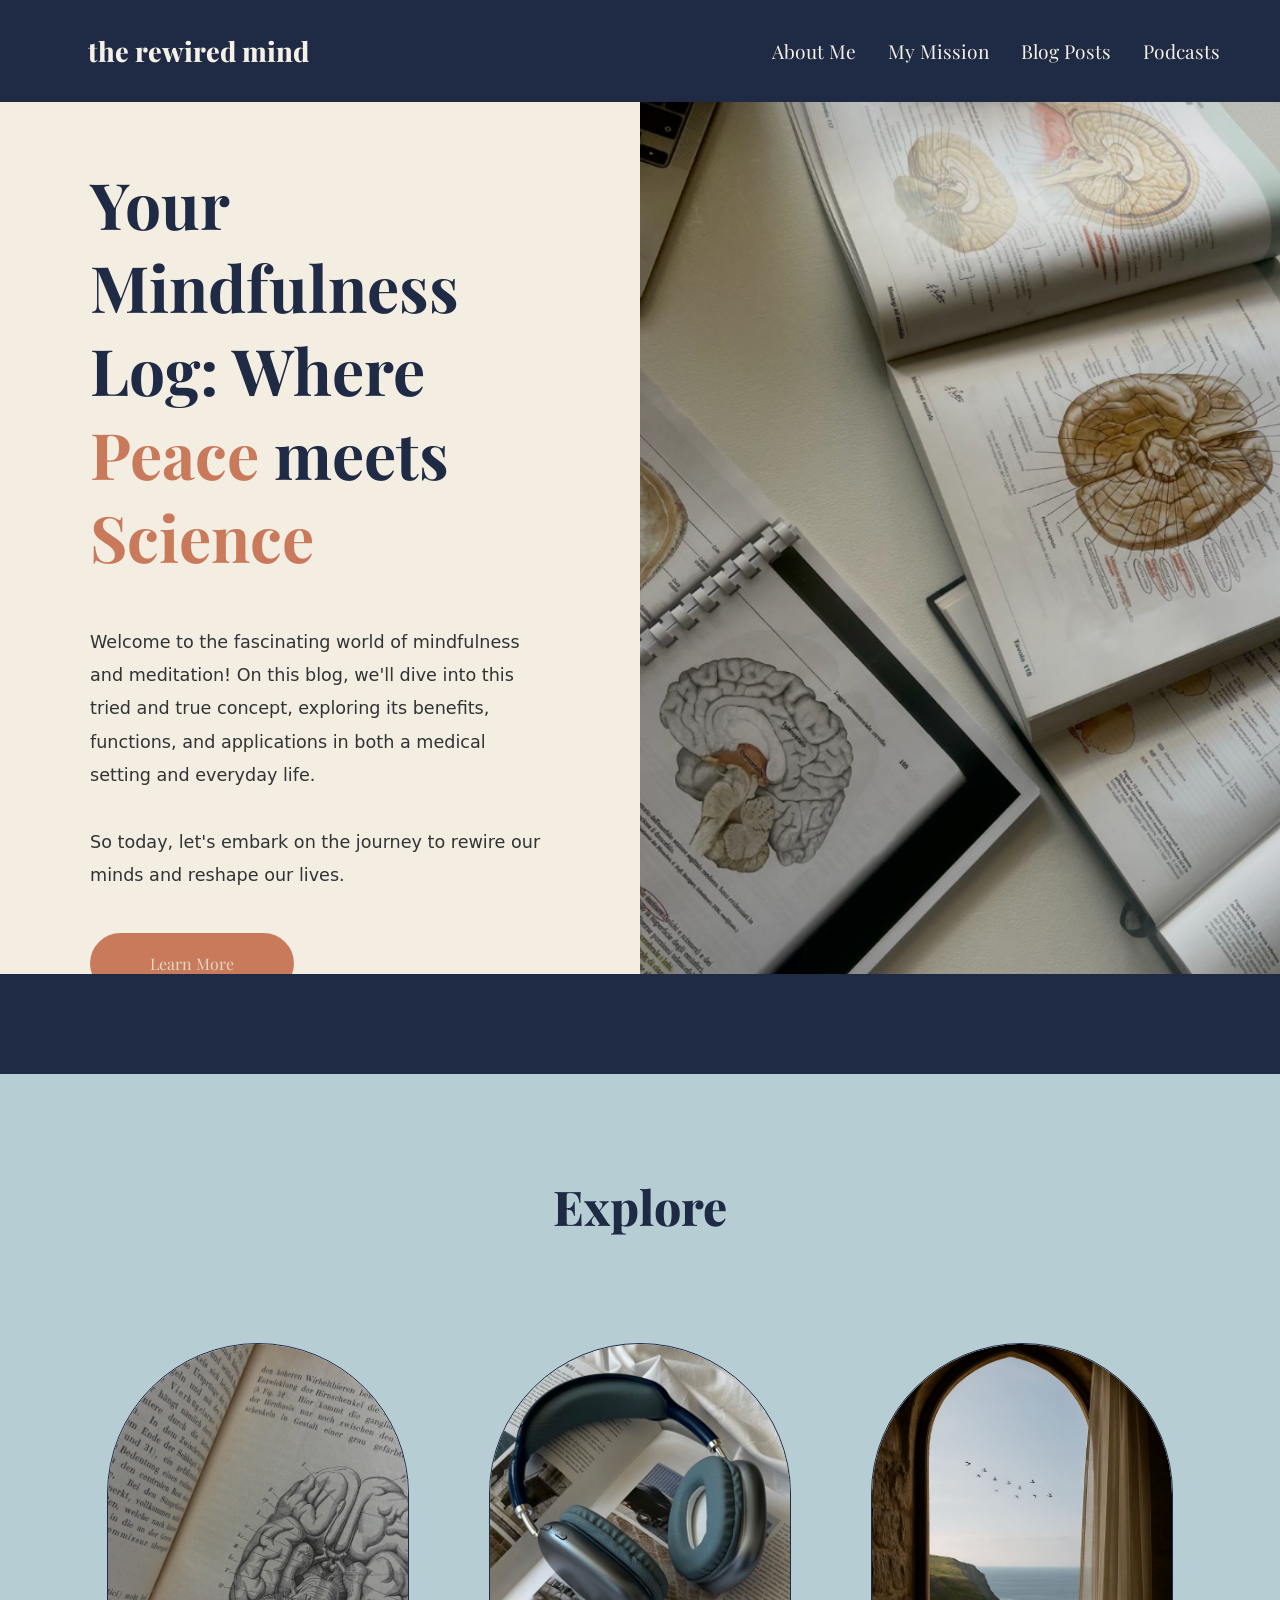
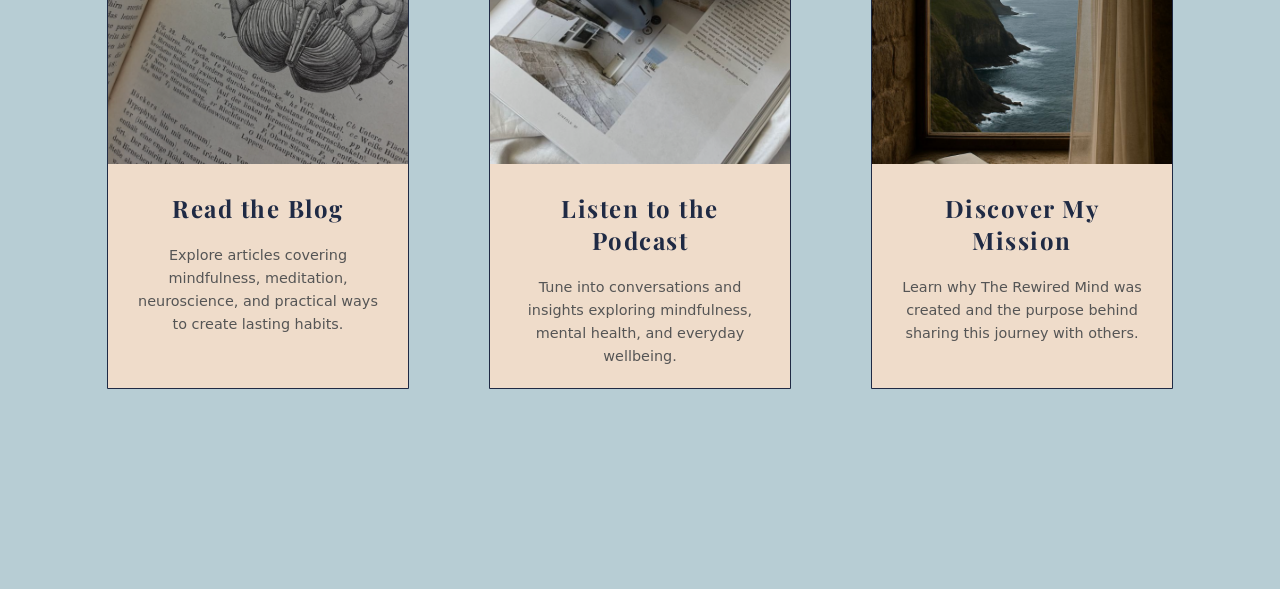
==== commit e27bb133: "Rename therewiredmind.html to index.html" ====
--- a/index.html
+++ b/index.html
@@ -61,7 +61,7 @@
 
     <div class="hero-image">
 
-        <img src="images/brainbooks.png" alt="The Rewired Mind">
+        <img src="brainbooks.png" alt="The Rewired Mind">
 
     </div>
 
